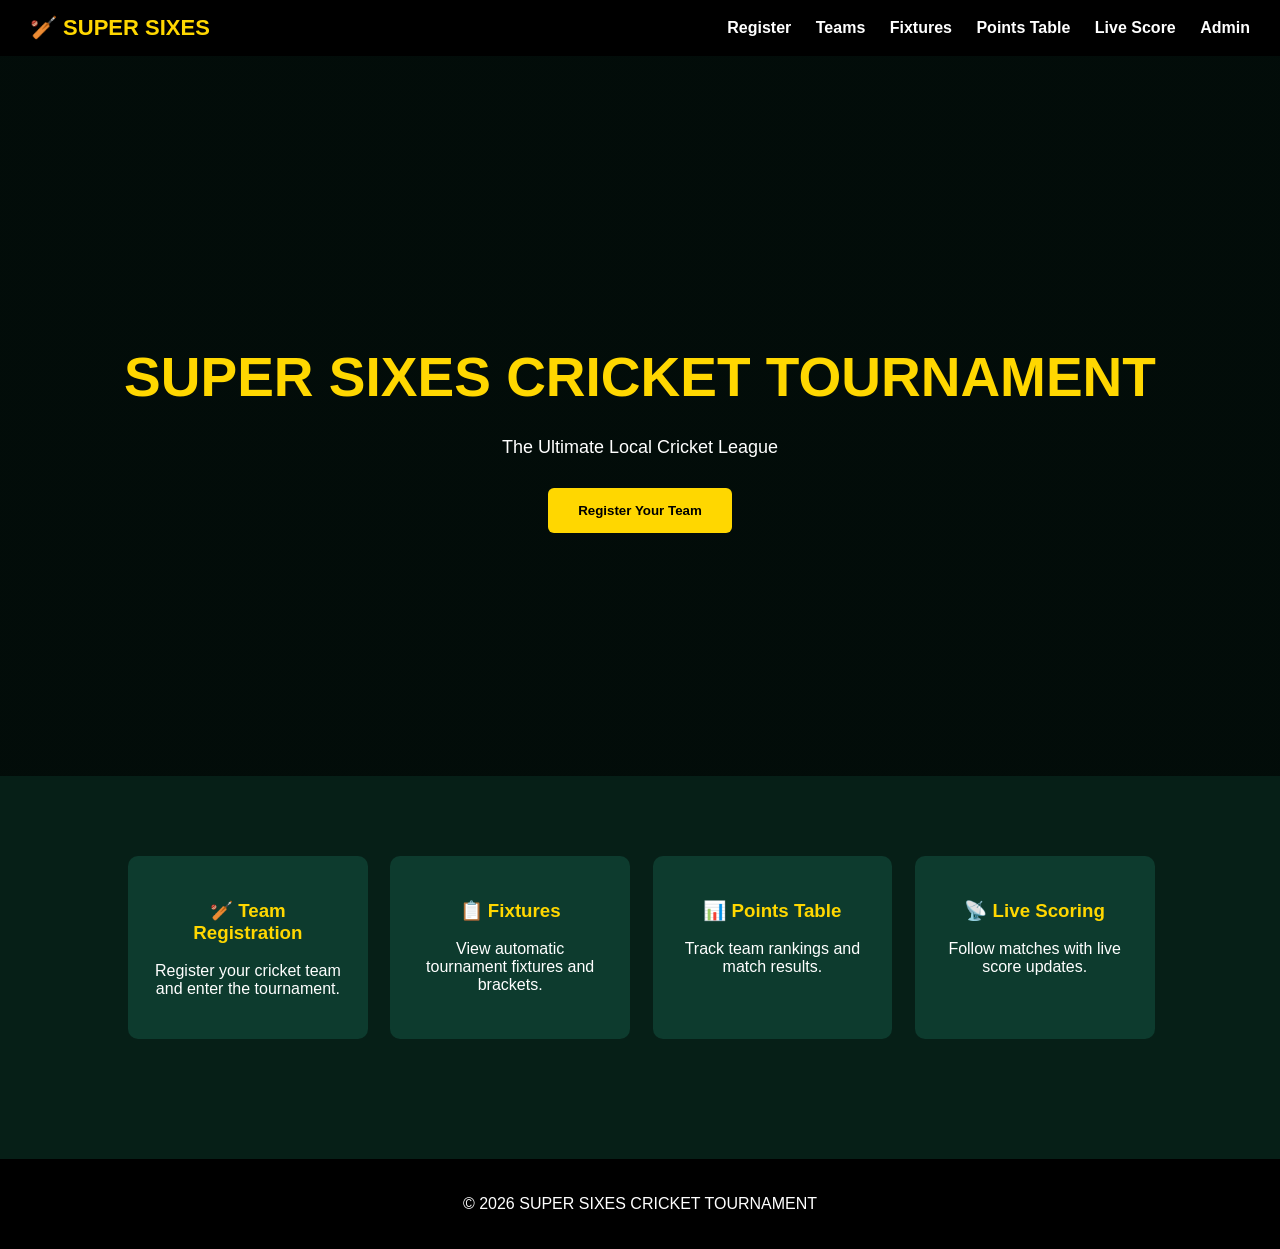
==== index.html @ 6ac0073f "Add files via upload" ====
<!DOCTYPE html>
<html lang="en">

<head>

<meta charset="UTF-8">
<meta name="viewport" content="width=device-width, initial-scale=1.0">

<title>SUPER SIXES CRICKET TOURNAMENT</title>

<link rel="stylesheet" href="style.css">

<style>

body{
margin:0;
font-family:Arial;
background:#061f17;
color:white;
}

header{
background:black;
padding:15px 30px;
display:flex;
justify-content:space-between;
align-items:center;
}

.logo{
color:gold;
font-size:22px;
font-weight:bold;
}

nav a{
color:white;
text-decoration:none;
margin-left:20px;
font-weight:bold;
}

nav a:hover{
color:gold;
}

.hero{
height:80vh;
background:linear-gradient(rgba(0,0,0,.6),rgba(0,0,0,.6)),
url("https://images.unsplash.com/photo-1593341646782-e0b495cff86d");
background-size:cover;
background-position:center;
display:flex;
flex-direction:column;
justify-content:center;
align-items:center;
text-align:center;
}

.hero h1{
font-size:55px;
color:gold;
margin-bottom:10px;
}

.hero p{
font-size:18px;
margin-bottom:30px;
}

.hero button{
padding:15px 30px;
background:gold;
border:none;
border-radius:6px;
font-weight:bold;
cursor:pointer;
}

.hero button:hover{
background:#ffd700;
}

.features{
padding:60px 10%;
display:grid;
grid-template-columns:repeat(auto-fit,minmax(220px,1fr));
gap:25px;
}

.card{
background:#0d3b2e;
padding:25px;
border-radius:10px;
text-align:center;
transition:0.3s;
}

.card:hover{
transform:translateY(-5px);
}

.card h3{
color:gold;
}

footer{
text-align:center;
padding:20px;
background:black;
margin-top:40px;
}

</style>

</head>

<body>

<header>

<div class="logo">🏏 SUPER SIXES</div>

<nav>

<a href="register.html">Register</a>
<a href="teams.html">Teams</a>
<a href="fixtures.html">Fixtures</a>
<a href="points.html">Points Table</a>
<a href="scoring.html">Live Score</a>
<a href="admin.html">Admin</a>

</nav>

</header>


<section class="hero">

<h1>SUPER SIXES CRICKET TOURNAMENT</h1>

<p>The Ultimate Local Cricket League</p>

<button onclick="location.href='register.html'">
Register Your Team
</button>

</section>


<section class="features">

<div class="card">
<h3>🏏 Team Registration</h3>
<p>Register your cricket team and enter the tournament.</p>
</div>

<div class="card">
<h3>📋 Fixtures</h3>
<p>View automatic tournament fixtures and brackets.</p>
</div>

<div class="card">
<h3>📊 Points Table</h3>
<p>Track team rankings and match results.</p>
</div>

<div class="card">
<h3>📡 Live Scoring</h3>
<p>Follow matches with live score updates.</p>
</div>

</section>


<footer>

<p>© 2026 SUPER SIXES CRICKET TOURNAMENT</p>

</footer>

</body>

</html>
---- style.css ----
body{
margin:0;
font-family:Arial;
background:#0b3d2e;
color:white;
text-align:center;
}

header{
background:black;
padding:25px;
}

header h1{
color:gold;
font-size:36px;
}

.menu{
margin-top:40px;
}

.menu a{
display:block;
width:220px;
margin:10px auto;
padding:14px;
background:gold;
color:black;
text-decoration:none;
border-radius:8px;
font-weight:bold;
}

.card{
background:#145a32;
padding:20px;
border-radius:10px;
margin:20px auto;
width:80%;
}

input{
width:90%;
padding:10px;
margin:6px;
border-radius:5px;
border:none;
}

button{
padding:12px 18px;
background:gold;
border:none;
border-radius:6px;
font-weight:bold;
cursor:pointer;
}

table{
margin:auto;
border-collapse:collapse;
width:80%;
}

td,th{
border:1px solid white;
padding:10px;
}
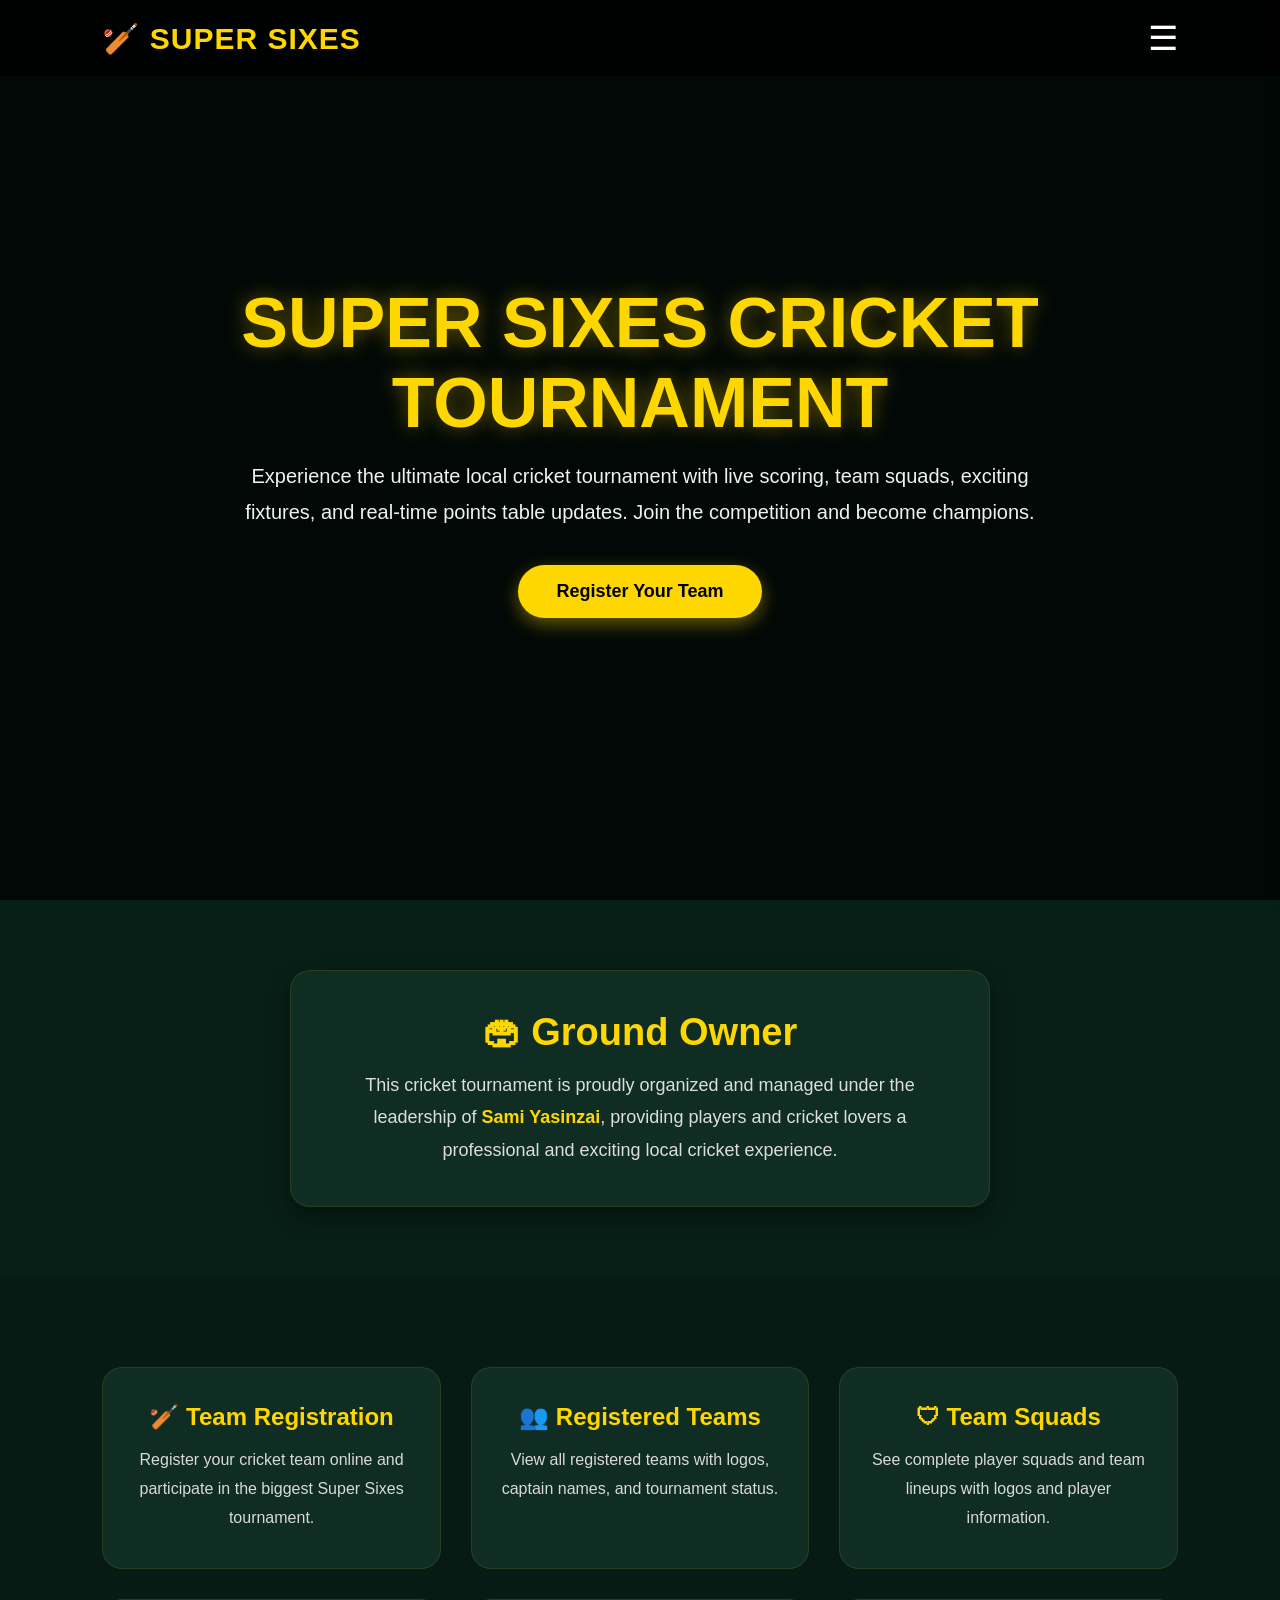
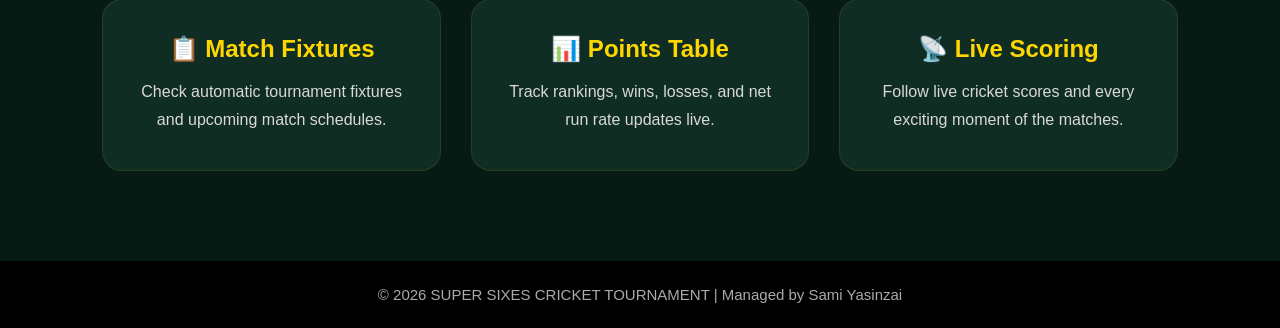
==== commit 3025ebb3: "Update index.html" ====
--- a/index.html
+++ b/index.html
@@ -8,107 +8,246 @@
 
 <title>SUPER SIXES CRICKET TOURNAMENT</title>
 
-<link rel="stylesheet" href="style.css">
-
 <style>
 
+*{
+margin:0;
+padding:0;
+box-sizing:border-box;
+font-family:Arial,sans-serif;
+}
+
 body{
-margin:0;
-font-family:Arial;
-background:#061f17;
+background:#071a14;
 color:white;
-}
+overflow-x:hidden;
+}
+
+/* HEADER */
 
 header{
-background:black;
-padding:15px 30px;
+width:100%;
+padding:18px 8%;
 display:flex;
 justify-content:space-between;
 align-items:center;
+background:rgba(0,0,0,0.75);
+backdrop-filter:blur(10px);
+position:fixed;
+top:0;
+z-index:1000;
 }
 
 .logo{
+font-size:30px;
+font-weight:bold;
 color:gold;
-font-size:22px;
-font-weight:bold;
-}
-
-nav a{
+letter-spacing:1px;
+}
+
+/* MENU BUTTON */
+
+.menu-btn{
+font-size:34px;
+cursor:pointer;
+transition:0.3s;
+}
+
+.menu-btn:hover{
+color:gold;
+}
+
+/* SIDEBAR */
+
+.sidebar{
+position:fixed;
+top:0;
+right:-320px;
+width:300px;
+height:100vh;
+background:#0d2d23;
+padding-top:80px;
+transition:0.4s;
+z-index:2000;
+overflow-y:auto;
+box-shadow:-5px 0 20px rgba(0,0,0,0.5);
+}
+
+.sidebar.active{
+right:0;
+}
+
+.sidebar a{
+display:block;
+padding:18px 30px;
 color:white;
 text-decoration:none;
-margin-left:20px;
+font-size:18px;
 font-weight:bold;
-}
-
-nav a:hover{
-color:gold;
-}
+border-bottom:1px solid rgba(255,255,255,0.08);
+transition:0.3s;
+}
+
+.sidebar a:hover{
+background:gold;
+color:black;
+padding-left:40px;
+}
+
+.close-btn{
+position:absolute;
+top:15px;
+right:25px;
+font-size:40px;
+cursor:pointer;
+}
+
+/* HERO */
 
 .hero{
-height:80vh;
-background:linear-gradient(rgba(0,0,0,.6),rgba(0,0,0,.6)),
-url("https://images.unsplash.com/photo-1593341646782-e0b495cff86d");
+height:100vh;
+background:
+linear-gradient(rgba(0,0,0,0.7),rgba(0,0,0,0.7)),
+url("https://images.unsplash.com/photo-1540747913346-19e32dc3e97e?auto=format&fit=crop&w=1500&q=80");
+
 background-size:cover;
 background-position:center;
+
 display:flex;
 flex-direction:column;
 justify-content:center;
 align-items:center;
 text-align:center;
+padding:20px;
 }
 
 .hero h1{
-font-size:55px;
+font-size:70px;
 color:gold;
-margin-bottom:10px;
+margin-bottom:15px;
+text-shadow:0 0 20px rgba(255,215,0,0.4);
 }
 
 .hero p{
+font-size:20px;
+max-width:800px;
+line-height:1.8;
+margin-bottom:35px;
+color:#f1f1f1;
+}
+
+.hero button{
+padding:16px 38px;
+border:none;
+border-radius:50px;
+background:gold;
 font-size:18px;
-margin-bottom:30px;
-}
-
-.hero button{
-padding:15px 30px;
-background:gold;
-border:none;
-border-radius:6px;
 font-weight:bold;
 cursor:pointer;
+transition:0.3s;
+box-shadow:0 6px 18px rgba(255,215,0,0.4);
 }
 
 .hero button:hover{
-background:#ffd700;
-}
+background:white;
+transform:translateY(-4px);
+}
+
+/* OWNER SECTION */
+
+.owner-section{
+padding:70px 8%;
+background:#081f18;
+text-align:center;
+}
+
+.owner-box{
+background:#102d24;
+padding:40px;
+border-radius:20px;
+max-width:700px;
+margin:auto;
+box-shadow:0 10px 25px rgba(0,0,0,0.4);
+border:1px solid rgba(255,215,0,0.1);
+}
+
+.owner-box h2{
+color:gold;
+font-size:38px;
+margin-bottom:15px;
+}
+
+.owner-box p{
+font-size:18px;
+line-height:1.8;
+color:#ddd;
+}
+
+/* FEATURES */
 
 .features{
-padding:60px 10%;
+padding:90px 8%;
 display:grid;
-grid-template-columns:repeat(auto-fit,minmax(220px,1fr));
-gap:25px;
+grid-template-columns:repeat(auto-fit,minmax(260px,1fr));
+gap:30px;
+background:#071a14;
 }
 
 .card{
-background:#0d3b2e;
-padding:25px;
-border-radius:10px;
+background:#102d24;
+padding:35px 25px;
+border-radius:20px;
 text-align:center;
-transition:0.3s;
+transition:0.4s;
+border:1px solid rgba(255,215,0,0.1);
 }
 
 .card:hover{
-transform:translateY(-5px);
+transform:translateY(-10px);
+box-shadow:0 10px 25px rgba(0,0,0,0.5);
 }
 
 .card h3{
 color:gold;
-}
+font-size:24px;
+margin-bottom:15px;
+}
+
+.card p{
+line-height:1.8;
+color:#d9d9d9;
+}
+
+/* FOOTER */
 
 footer{
+background:black;
+padding:25px;
 text-align:center;
-padding:20px;
-background:black;
-margin-top:40px;
+font-size:15px;
+color:#aaa;
+}
+
+/* RESPONSIVE */
+
+@media(max-width:768px){
+
+.hero h1{
+font-size:42px;
+}
+
+.hero p{
+font-size:16px;
+}
+
+.sidebar{
+width:260px;
+}
+
+.owner-box h2{
+font-size:30px;
+}
+
 }
 
 </style>
@@ -117,29 +256,49 @@
 
 <body>
 
+<!-- HEADER -->
+
 <header>
 
 <div class="logo">🏏 SUPER SIXES</div>
 
-<nav>
-
-<a href="register.html">Register</a>
-<a href="teams.html">Teams</a>
-<a href="fixtures.html">Fixtures</a>
-<a href="points.html">Points Table</a>
-<a href="scoring.html">Live Score</a>
-<a href="admin.html">Admin</a>
-
-</nav>
+<div class="menu-btn" onclick="openMenu()">☰</div>
 
 </header>
 
+<!-- SIDEBAR MENU -->
+
+<div class="sidebar" id="sidebar">
+
+<div class="close-btn" onclick="closeMenu()">×</div>
+
+<a href="register.html">🏏 Register Team</a>
+
+<a href="teams.html">👥 Registered Teams</a>
+
+<a href="squads.html">🛡 Team Squads</a>
+
+<a href="fixtures.html">📋 Fixtures</a>
+
+<a href="points.html">📊 Points Table</a>
+
+<a href="scoring.html">📡 Live Score</a>
+
+<a href="admin.html">⚙ Admin Panel</a>
+
+</div>
+
+<!-- HERO SECTION -->
 
 <section class="hero">
 
 <h1>SUPER SIXES CRICKET TOURNAMENT</h1>
 
-<p>The Ultimate Local Cricket League</p>
+<p>
+Experience the ultimate local cricket tournament with live scoring,
+team squads, exciting fixtures, and real-time points table updates.
+Join the competition and become champions.
+</p>
 
 <button onclick="location.href='register.html'">
 Register Your Team
@@ -147,38 +306,118 @@
 
 </section>
 
+<!-- OWNER SECTION -->
+
+<section class="owner-section">
+
+<div class="owner-box">
+
+<h2>🏟 Ground Owner</h2>
+
+<p>
+This cricket tournament is proudly organized and managed under the
+leadership of <b style="color:gold;">Sami Yasinzai</b>,
+providing players and cricket lovers a professional and exciting
+local cricket experience.
+</p>
+
+</div>
+
+</section>
+
+<!-- FEATURES -->
 
 <section class="features">
 
 <div class="card">
+
 <h3>🏏 Team Registration</h3>
-<p>Register your cricket team and enter the tournament.</p>
-</div>
-
-<div class="card">
-<h3>📋 Fixtures</h3>
-<p>View automatic tournament fixtures and brackets.</p>
-</div>
-
-<div class="card">
+
+<p>
+Register your cricket team online and participate in the biggest
+Super Sixes tournament.
+</p>
+
+</div>
+
+<div class="card">
+
+<h3>👥 Registered Teams</h3>
+
+<p>
+View all registered teams with logos, captain names,
+and tournament status.
+</p>
+
+</div>
+
+<div class="card">
+
+<h3>🛡 Team Squads</h3>
+
+<p>
+See complete player squads and team lineups with logos
+and player information.
+</p>
+
+</div>
+
+<div class="card">
+
+<h3>📋 Match Fixtures</h3>
+
+<p>
+Check automatic tournament fixtures and upcoming match schedules.
+</p>
+
+</div>
+
+<div class="card">
+
 <h3>📊 Points Table</h3>
-<p>Track team rankings and match results.</p>
-</div>
-
-<div class="card">
+
+<p>
+Track rankings, wins, losses, and net run rate updates live.
+</p>
+
+</div>
+
+<div class="card">
+
 <h3>📡 Live Scoring</h3>
-<p>Follow matches with live score updates.</p>
+
+<p>
+Follow live cricket scores and every exciting moment of the matches.
+</p>
+
 </div>
 
 </section>
 
+<!-- FOOTER -->
 
 <footer>
 
-<p>© 2026 SUPER SIXES CRICKET TOURNAMENT</p>
+<p>
+© 2026 SUPER SIXES CRICKET TOURNAMENT | Managed by Sami Yasinzai
+</p>
 
 </footer>
 
+<!-- JAVASCRIPT -->
+
+<script>
+
+function openMenu(){
+document.getElementById("sidebar").classList.add("active");
+}
+
+function closeMenu(){
+document.getElementById("sidebar").classList.remove("active");
+}
+
+</script>
+
 </body>
 
-</html>+</html>
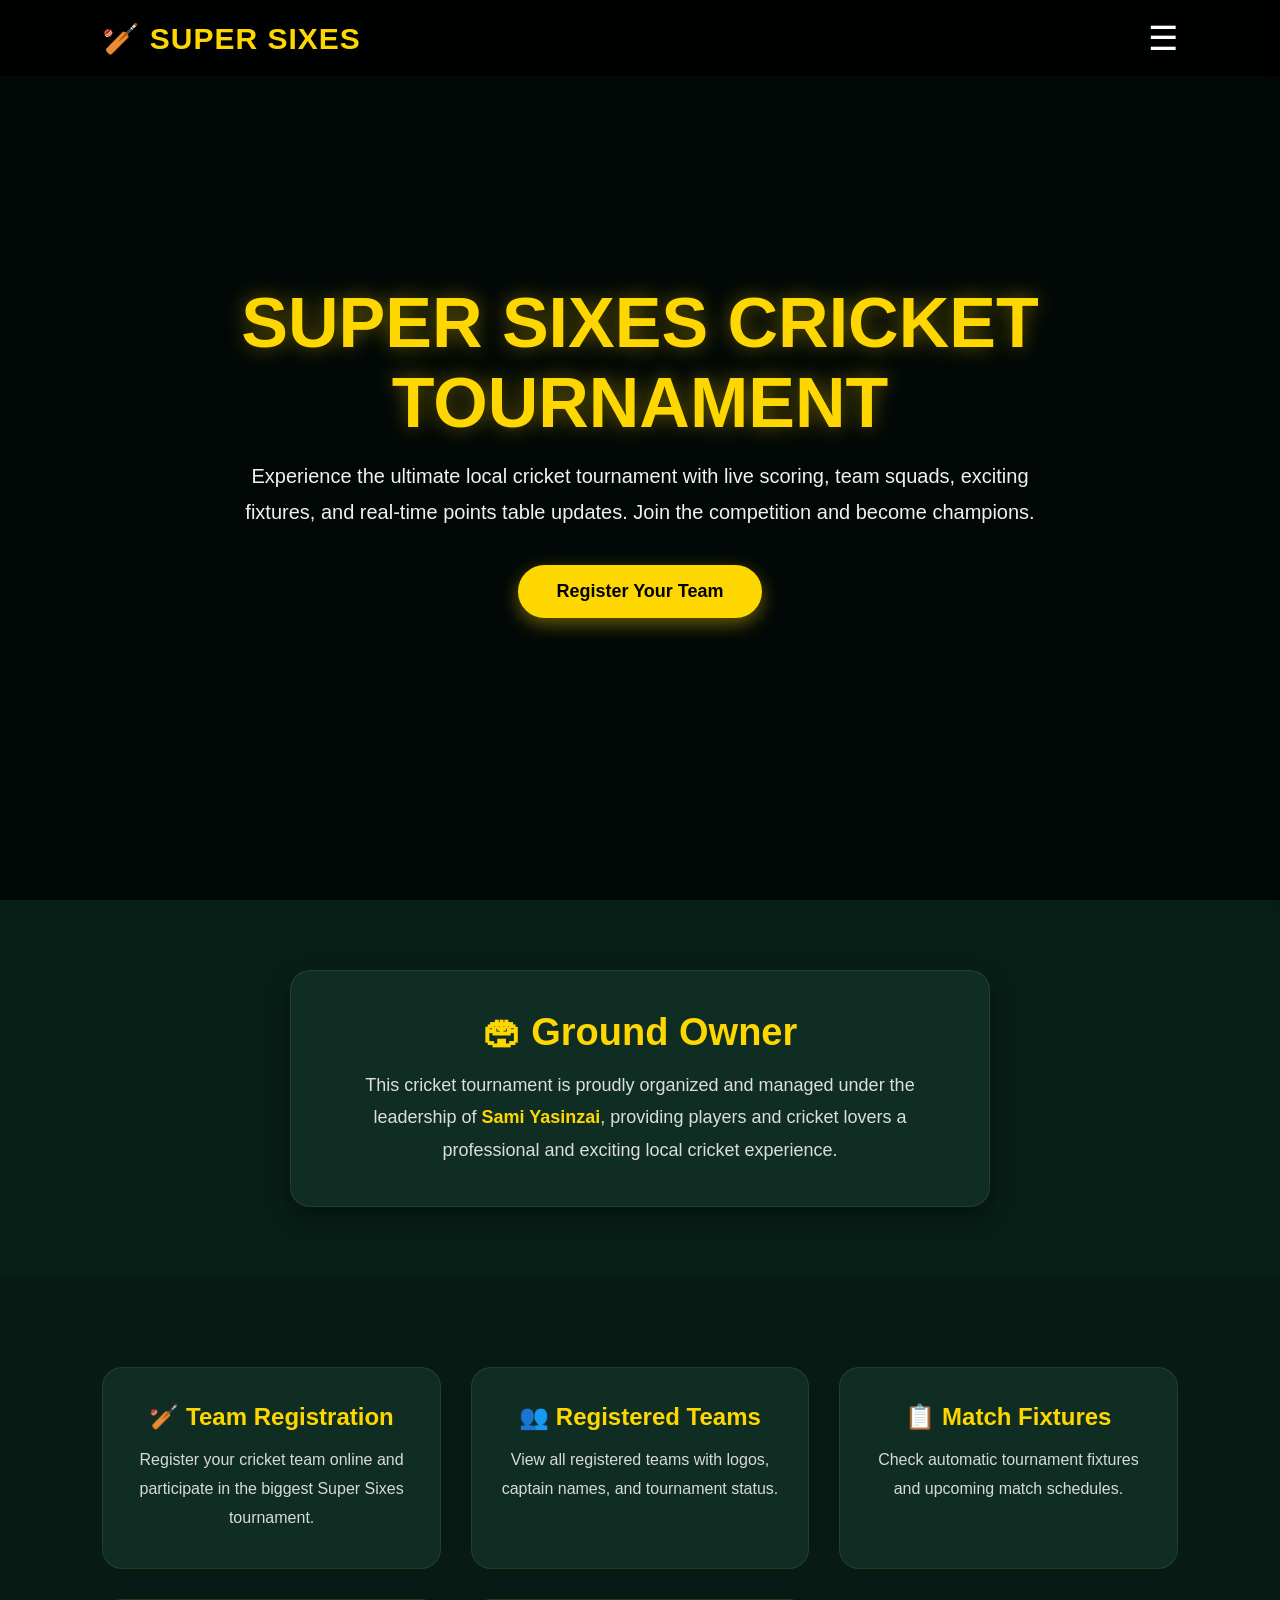
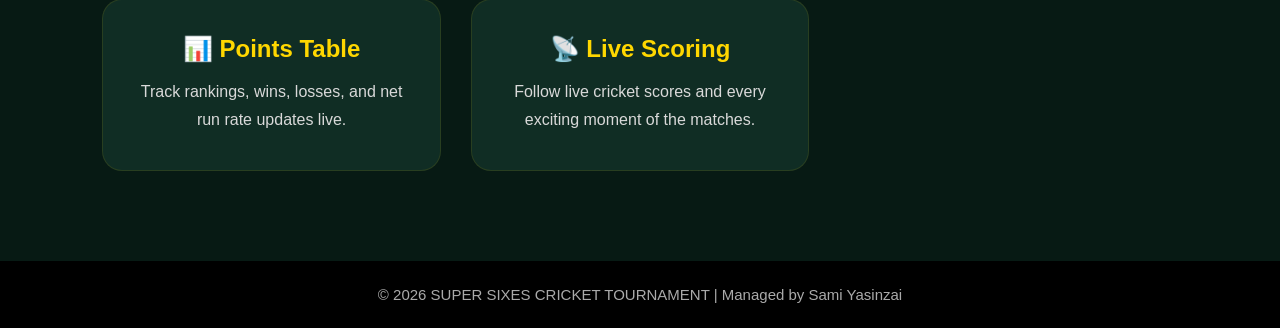
==== commit 2a454248: "Update index.html" ====
--- a/index.html
+++ b/index.html
@@ -9,6 +9,8 @@
 <title>SUPER SIXES CRICKET TOURNAMENT</title>
 
 <style>
+
+/* SAME CSS (UNCHANGED) */
 
 *{
 margin:0;
@@ -276,7 +278,7 @@
 
 <a href="teams.html">👥 Registered Teams</a>
 
-<a href="squads.html">🛡 Team Squads</a>
+<!-- ❌ REMOVED: Team Squads -->
 
 <a href="fixtures.html">📋 Fixtures</a>
 
@@ -288,7 +290,7 @@
 
 </div>
 
-<!-- HERO SECTION -->
+<!-- HERO -->
 
 <section class="hero">
 
@@ -306,7 +308,7 @@
 
 </section>
 
-<!-- OWNER SECTION -->
+<!-- OWNER -->
 
 <section class="owner-section">
 
@@ -330,66 +332,28 @@
 <section class="features">
 
 <div class="card">
-
 <h3>🏏 Team Registration</h3>
-
-<p>
-Register your cricket team online and participate in the biggest
-Super Sixes tournament.
-</p>
-
-</div>
-
-<div class="card">
-
+<p>Register your cricket team online and participate in the biggest Super Sixes tournament.</p>
+</div>
+
+<div class="card">
 <h3>👥 Registered Teams</h3>
-
-<p>
-View all registered teams with logos, captain names,
-and tournament status.
-</p>
-
-</div>
-
-<div class="card">
-
-<h3>🛡 Team Squads</h3>
-
-<p>
-See complete player squads and team lineups with logos
-and player information.
-</p>
-
-</div>
-
-<div class="card">
-
+<p>View all registered teams with logos, captain names, and tournament status.</p>
+</div>
+
+<div class="card">
 <h3>📋 Match Fixtures</h3>
-
-<p>
-Check automatic tournament fixtures and upcoming match schedules.
-</p>
-
-</div>
-
-<div class="card">
-
+<p>Check automatic tournament fixtures and upcoming match schedules.</p>
+</div>
+
+<div class="card">
 <h3>📊 Points Table</h3>
-
-<p>
-Track rankings, wins, losses, and net run rate updates live.
-</p>
-
-</div>
-
-<div class="card">
-
+<p>Track rankings, wins, losses, and net run rate updates live.</p>
+</div>
+
+<div class="card">
 <h3>📡 Live Scoring</h3>
-
-<p>
-Follow live cricket scores and every exciting moment of the matches.
-</p>
-
+<p>Follow live cricket scores and every exciting moment of the matches.</p>
 </div>
 
 </section>
@@ -397,14 +361,10 @@
 <!-- FOOTER -->
 
 <footer>
-
-<p>
-© 2026 SUPER SIXES CRICKET TOURNAMENT | Managed by Sami Yasinzai
-</p>
-
+<p>© 2026 SUPER SIXES CRICKET TOURNAMENT | Managed by Sami Yasinzai</p>
 </footer>
 
-<!-- JAVASCRIPT -->
+<!-- JS -->
 
 <script>
 
@@ -419,5 +379,4 @@
 </script>
 
 </body>
-
 </html>
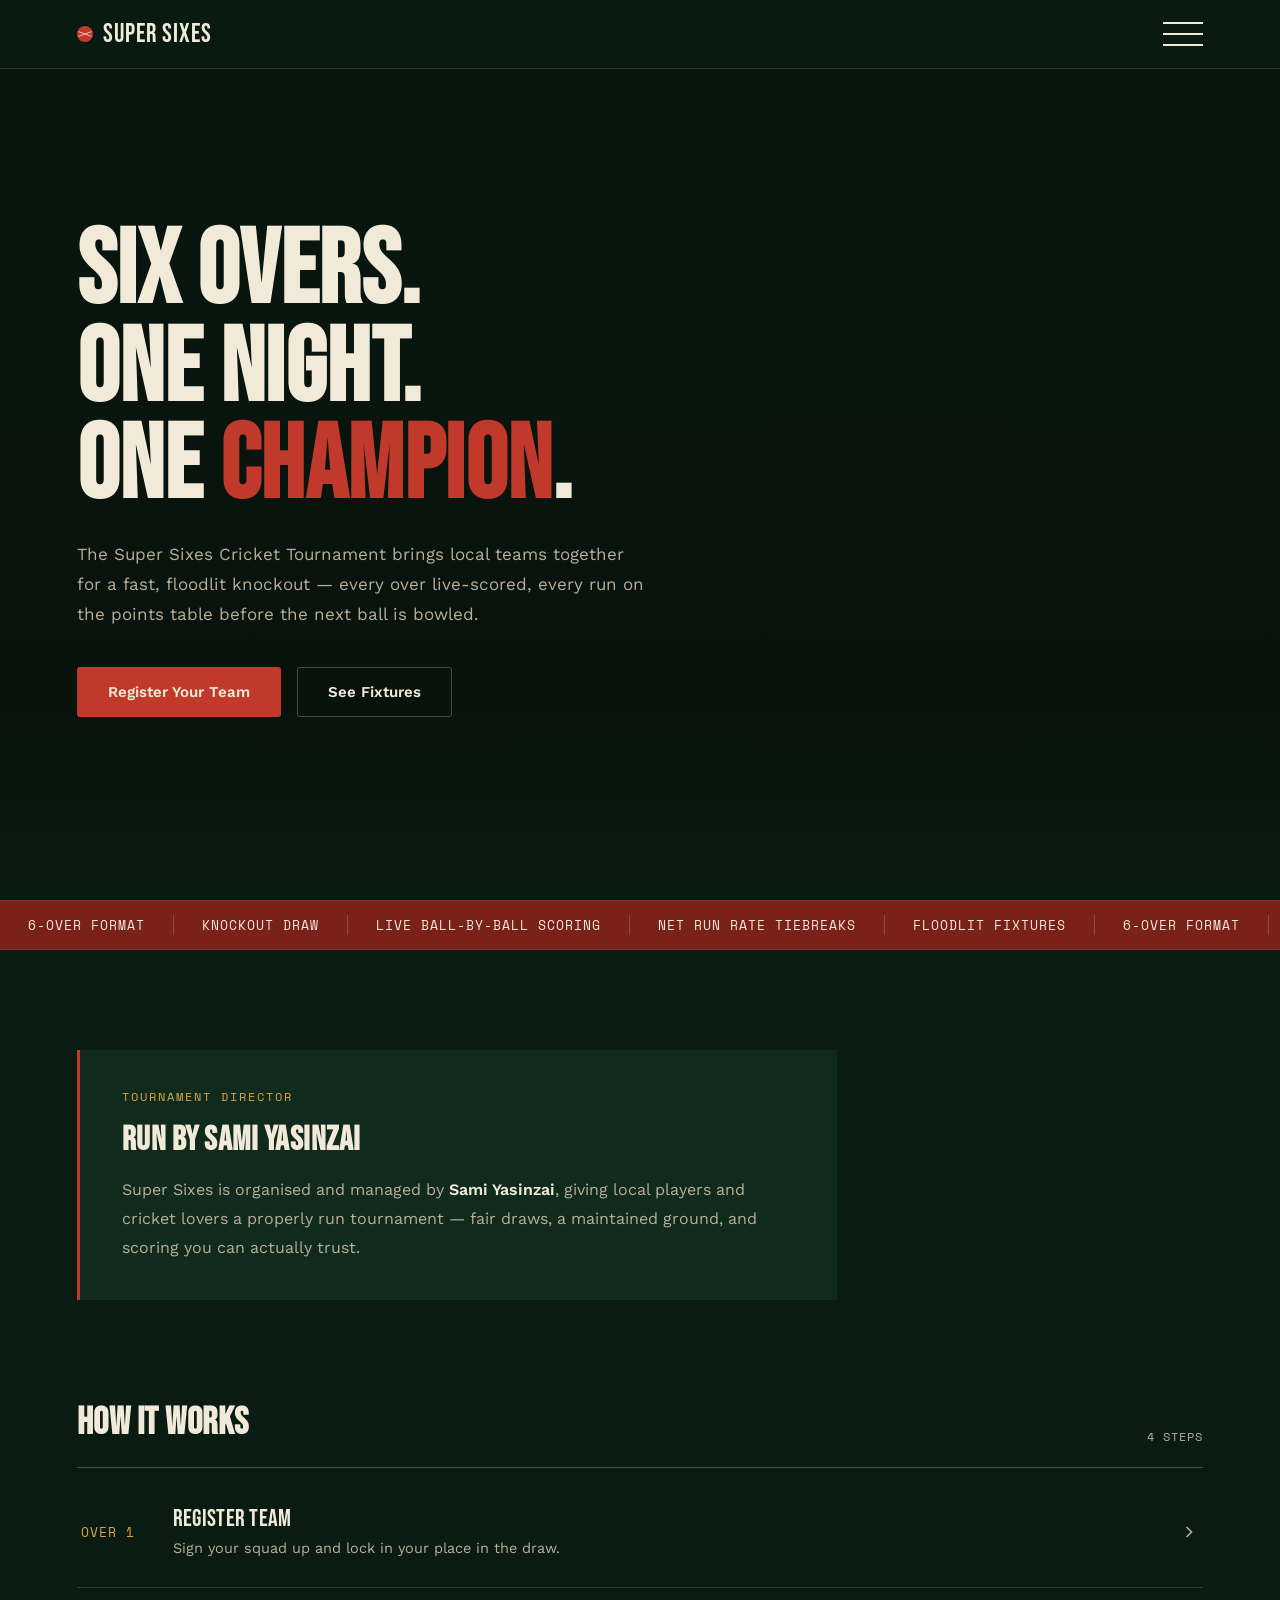
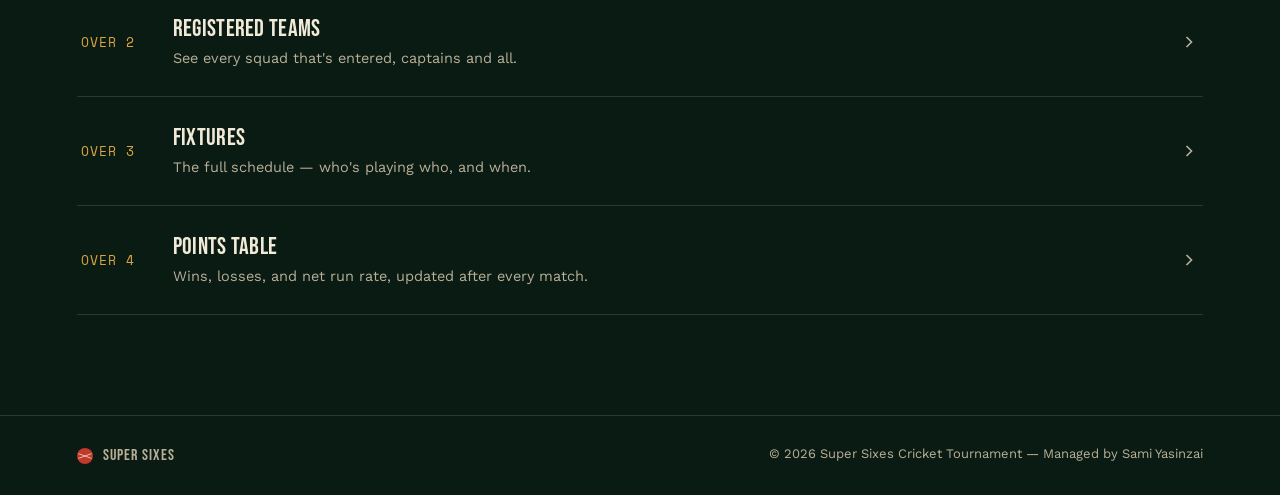
==== commit 25db4e25: "Update index.html" ====
--- a/index.html
+++ b/index.html
@@ -1,381 +1,608 @@
 <!DOCTYPE html>
 <html lang="en">
-
 <head>
-
 <meta charset="UTF-8">
 <meta name="viewport" content="width=device-width, initial-scale=1.0">
-
-<title>SUPER SIXES CRICKET TOURNAMENT</title>
+<title>Super Sixes Cricket Tournament</title>
+
+<link rel="preconnect" href="https://fonts.googleapis.com">
+<link rel="preconnect" href="https://fonts.gstatic.com" crossorigin>
+<link href="https://fonts.googleapis.com/css2?family=Bebas+Neue&family=Work+Sans:wght@400;500;600;700&family=Space+Mono:wght@400;700&display=swap" rel="stylesheet">
 
 <style>
 
-/* SAME CSS (UNCHANGED) */
-
-*{
-margin:0;
-padding:0;
-box-sizing:border-box;
-font-family:Arial,sans-serif;
-}
-
-body{
-background:#071a14;
-color:white;
-overflow-x:hidden;
-}
-
-/* HEADER */
-
-header{
-width:100%;
-padding:18px 8%;
-display:flex;
-justify-content:space-between;
-align-items:center;
-background:rgba(0,0,0,0.75);
-backdrop-filter:blur(10px);
-position:fixed;
-top:0;
-z-index:1000;
-}
-
-.logo{
-font-size:30px;
-font-weight:bold;
-color:gold;
-letter-spacing:1px;
-}
-
-/* MENU BUTTON */
-
-.menu-btn{
-font-size:34px;
-cursor:pointer;
-transition:0.3s;
-}
-
-.menu-btn:hover{
-color:gold;
-}
-
-/* SIDEBAR */
-
-.sidebar{
-position:fixed;
-top:0;
-right:-320px;
-width:300px;
-height:100vh;
-background:#0d2d23;
-padding-top:80px;
-transition:0.4s;
-z-index:2000;
-overflow-y:auto;
-box-shadow:-5px 0 20px rgba(0,0,0,0.5);
-}
-
-.sidebar.active{
-right:0;
-}
-
-.sidebar a{
-display:block;
-padding:18px 30px;
-color:white;
-text-decoration:none;
-font-size:18px;
-font-weight:bold;
-border-bottom:1px solid rgba(255,255,255,0.08);
-transition:0.3s;
-}
-
-.sidebar a:hover{
-background:gold;
-color:black;
-padding-left:40px;
-}
-
-.close-btn{
-position:absolute;
-top:15px;
-right:25px;
-font-size:40px;
-cursor:pointer;
-}
-
-/* HERO */
-
-.hero{
-height:100vh;
-background:
-linear-gradient(rgba(0,0,0,0.7),rgba(0,0,0,0.7)),
-url("https://images.unsplash.com/photo-1540747913346-19e32dc3e97e?auto=format&fit=crop&w=1500&q=80");
-
-background-size:cover;
-background-position:center;
-
-display:flex;
-flex-direction:column;
-justify-content:center;
-align-items:center;
-text-align:center;
-padding:20px;
-}
-
-.hero h1{
-font-size:70px;
-color:gold;
-margin-bottom:15px;
-text-shadow:0 0 20px rgba(255,215,0,0.4);
-}
-
-.hero p{
-font-size:20px;
-max-width:800px;
-line-height:1.8;
-margin-bottom:35px;
-color:#f1f1f1;
-}
-
-.hero button{
-padding:16px 38px;
-border:none;
-border-radius:50px;
-background:gold;
-font-size:18px;
-font-weight:bold;
-cursor:pointer;
-transition:0.3s;
-box-shadow:0 6px 18px rgba(255,215,0,0.4);
-}
-
-.hero button:hover{
-background:white;
-transform:translateY(-4px);
-}
-
-/* OWNER SECTION */
-
-.owner-section{
-padding:70px 8%;
-background:#081f18;
-text-align:center;
-}
-
-.owner-box{
-background:#102d24;
-padding:40px;
-border-radius:20px;
-max-width:700px;
-margin:auto;
-box-shadow:0 10px 25px rgba(0,0,0,0.4);
-border:1px solid rgba(255,215,0,0.1);
-}
-
-.owner-box h2{
-color:gold;
-font-size:38px;
-margin-bottom:15px;
-}
-
-.owner-box p{
-font-size:18px;
-line-height:1.8;
-color:#ddd;
-}
-
-/* FEATURES */
-
-.features{
-padding:90px 8%;
-display:grid;
-grid-template-columns:repeat(auto-fit,minmax(260px,1fr));
-gap:30px;
-background:#071a14;
-}
-
-.card{
-background:#102d24;
-padding:35px 25px;
-border-radius:20px;
-text-align:center;
-transition:0.4s;
-border:1px solid rgba(255,215,0,0.1);
-}
-
-.card:hover{
-transform:translateY(-10px);
-box-shadow:0 10px 25px rgba(0,0,0,0.5);
-}
-
-.card h3{
-color:gold;
-font-size:24px;
-margin-bottom:15px;
-}
-
-.card p{
-line-height:1.8;
-color:#d9d9d9;
-}
-
-/* FOOTER */
-
-footer{
-background:black;
-padding:25px;
-text-align:center;
-font-size:15px;
-color:#aaa;
-}
-
-/* RESPONSIVE */
-
-@media(max-width:768px){
-
-.hero h1{
-font-size:42px;
-}
-
-.hero p{
-font-size:16px;
-}
-
-.sidebar{
-width:260px;
-}
-
-.owner-box h2{
-font-size:30px;
-}
-
-}
+  /* ============ TOKENS ============ */
+  :root{
+    --turf-dark:   #0A1B13;
+    --turf-panel:  #102A1D;
+    --turf-panel-2:#0D2318;
+    --cream:       #F1EAD8;
+    --cream-dim:   #B9AF98;
+    --ball-red:    #C0392B;
+    --ball-red-dark:#7A211A;
+    --gold:        #D9A441;
+    --hairline:    rgba(241,234,216,0.14);
+    --hairline-strong: rgba(241,234,216,0.26);
+
+    --font-display: 'Bebas Neue', sans-serif;
+    --font-body:    'Work Sans', sans-serif;
+    --font-mono:    'Space Mono', monospace;
+  }
+
+  *{ margin:0; padding:0; box-sizing:border-box; }
+
+  html{ scroll-behavior:smooth; }
+
+  body{
+    background:var(--turf-dark);
+    color:var(--cream);
+    font-family:var(--font-body);
+    overflow-x:hidden;
+  }
+
+  a{ color:inherit; text-decoration:none; }
+
+  :focus-visible{
+    outline:2px solid var(--gold);
+    outline-offset:3px;
+  }
+
+  img{ max-width:100%; display:block; }
+
+  .wrap{
+    max-width:1120px;
+    margin:0 auto;
+    padding-left:6%;
+    padding-right:6%;
+  }
+
+  /* subtle mown-pitch stripe texture, used sparingly */
+  .turf-stripes{
+    background-image:repeating-linear-gradient(
+      100deg,
+      rgba(241,234,216,0.025) 0px,
+      rgba(241,234,216,0.025) 40px,
+      transparent 40px,
+      transparent 80px
+    );
+  }
+
+  /* ============ HEADER ============ */
+  header{
+    position:fixed;
+    top:0; left:0; right:0;
+    z-index:1000;
+    display:flex;
+    justify-content:space-between;
+    align-items:center;
+    padding:18px 6%;
+    background:rgba(10,27,19,0.9);
+    border-bottom:1px solid var(--hairline);
+  }
+
+  .wordmark{
+    font-family:var(--font-display);
+    font-size:26px;
+    letter-spacing:1px;
+    display:flex;
+    align-items:center;
+    gap:10px;
+  }
+
+  .wordmark .stitch{
+    width:16px; height:16px;
+    border-radius:50%;
+    background:var(--ball-red);
+    position:relative;
+    flex-shrink:0;
+  }
+  .wordmark .stitch::before,
+  .wordmark .stitch::after{
+    content:"";
+    position:absolute;
+    top:50%; left:50%;
+    width:14px; height:1px;
+    background:var(--cream);
+    opacity:0.85;
+  }
+  .wordmark .stitch::before{ transform:translate(-50%,-50%) rotate(20deg); }
+  .wordmark .stitch::after{ transform:translate(-50%,-50%) rotate(-20deg); }
+
+  .menu-btn{
+    width:40px; height:32px;
+    position:relative;
+    cursor:pointer;
+    background:none;
+    border:none;
+  }
+  .menu-btn span{
+    position:absolute;
+    left:0; right:0;
+    height:2px;
+    background:var(--cream);
+    transition:0.25s ease;
+  }
+  .menu-btn span:nth-child(1){ top:4px; }
+  .menu-btn span:nth-child(2){ top:15px; }
+  .menu-btn span:nth-child(3){ top:26px; }
+  .menu-btn:hover span{ background:var(--gold); }
+
+  /* ============ SIDEBAR ============ */
+  .sidebar{
+    position:fixed;
+    top:0; right:-320px;
+    width:300px; max-width:82vw;
+    height:100vh;
+    background:var(--turf-panel-2);
+    border-left:1px solid var(--hairline-strong);
+    padding-top:90px;
+    transition:right 0.35s ease;
+    z-index:2000;
+    overflow-y:auto;
+  }
+  .sidebar.active{ right:0; }
+
+  .sidebar-label{
+    font-family:var(--font-mono);
+    font-size:11px;
+    letter-spacing:2px;
+    color:var(--cream-dim);
+    padding:0 28px 14px;
+  }
+
+  .sidebar a{
+    display:block;
+    padding:15px 28px;
+    font-size:16px;
+    font-weight:600;
+    border-top:1px solid var(--hairline);
+    transition:0.2s;
+  }
+  .sidebar a:last-child{ border-bottom:1px solid var(--hairline); }
+  .sidebar a:hover{
+    background:var(--ball-red);
+    color:var(--cream);
+    padding-left:36px;
+  }
+
+  .close-btn{
+    position:absolute;
+    top:18px; right:24px;
+    font-size:30px;
+    line-height:1;
+    background:none;
+    border:none;
+    color:var(--cream);
+    cursor:pointer;
+  }
+  .close-btn:hover{ color:var(--gold); }
+
+  .scrim{
+    position:fixed;
+    inset:0;
+    background:rgba(0,0,0,0.5);
+    opacity:0;
+    pointer-events:none;
+    transition:opacity 0.35s ease;
+    z-index:1500;
+  }
+  .scrim.active{ opacity:1; pointer-events:auto; }
+
+  /* ============ HERO ============ */
+  .hero{
+    min-height:100vh;
+    display:flex;
+    flex-direction:column;
+    justify-content:center;
+    padding:140px 6% 100px;
+    position:relative;
+    background:
+      linear-gradient(180deg, rgba(8,20,14,0.55) 0%, rgba(8,17,12,0.88) 78%, var(--turf-dark) 100%),
+      url("https://images.unsplash.com/photo-1540747913346-19e32dc3e97e?auto=format&fit=crop&w=1500&q=80");
+    background-size:cover;
+    background-position:center 30%;
+  }
+
+  .hero-inner{
+    max-width:760px;
+  }
+
+  .hero h1{
+    font-family:var(--font-display);
+    font-size:clamp(48px, 9vw, 104px);
+    line-height:0.94;
+    letter-spacing:0.5px;
+    color:var(--cream);
+    opacity:0;
+    animation:riseIn 0.8s ease forwards;
+  }
+
+  .hero h1 em{
+    font-style:normal;
+    color:var(--ball-red);
+  }
+
+  .hero p{
+    margin-top:24px;
+    max-width:52ch;
+    font-size:17px;
+    line-height:1.75;
+    color:var(--cream-dim);
+    opacity:0;
+    animation:riseIn 0.8s ease forwards;
+    animation-delay:0.15s;
+  }
+
+  .hero-actions{
+    margin-top:38px;
+    display:flex;
+    flex-wrap:wrap;
+    gap:16px;
+    opacity:0;
+    animation:riseIn 0.8s ease forwards;
+    animation-delay:0.3s;
+  }
+
+  .btn{
+    display:inline-flex;
+    align-items:center;
+    gap:10px;
+    padding:15px 30px;
+    font-family:var(--font-body);
+    font-weight:600;
+    font-size:15px;
+    border-radius:3px;
+    cursor:pointer;
+    transition:0.25s ease;
+    border:1px solid transparent;
+  }
+
+  .btn-primary{
+    background:var(--ball-red);
+    color:var(--cream);
+  }
+  .btn-primary:hover{
+    background:#a5301f;
+    transform:translateY(-2px);
+  }
+
+  .btn-ghost{
+    border:1px solid var(--hairline-strong);
+    color:var(--cream);
+    background:transparent;
+  }
+  .btn-ghost:hover{
+    border-color:var(--gold);
+    color:var(--gold);
+  }
+
+  @keyframes riseIn{
+    from{ opacity:0; transform:translateY(16px); }
+    to{ opacity:1; transform:translateY(0); }
+  }
+
+  /* ============ TICKER ============ */
+  .ticker-strip{
+    background:var(--ball-red-dark);
+    border-top:1px solid rgba(241,234,216,0.1);
+    border-bottom:1px solid rgba(241,234,216,0.1);
+    overflow:hidden;
+    white-space:nowrap;
+  }
+
+  .ticker-track{
+    display:inline-flex;
+    animation:scrollTicker 32s linear infinite;
+    padding:14px 0;
+  }
+
+  .ticker-track span{
+    font-family:var(--font-mono);
+    font-size:13px;
+    letter-spacing:1px;
+    color:var(--cream);
+    padding:0 28px;
+    border-right:1px solid rgba(241,234,216,0.2);
+  }
+
+  @keyframes scrollTicker{
+    from{ transform:translateX(0); }
+    to{ transform:translateX(-50%); }
+  }
+
+  /* ============ DIRECTOR ============ */
+  .director{
+    padding:100px 6% 80px;
+  }
+
+  .director-panel{
+    max-width:760px;
+    background:var(--turf-panel);
+    border-left:3px solid var(--ball-red);
+    padding:38px 42px;
+  }
+
+  .director-kicker{
+    font-family:var(--font-mono);
+    font-size:12px;
+    letter-spacing:2px;
+    color:var(--gold);
+    margin-bottom:14px;
+  }
+
+  .director-panel h2{
+    font-family:var(--font-display);
+    font-size:34px;
+    letter-spacing:0.5px;
+    margin-bottom:16px;
+  }
+
+  .director-panel p{
+    font-size:16px;
+    line-height:1.8;
+    color:var(--cream-dim);
+  }
+
+  .director-panel b{
+    color:var(--cream);
+    font-weight:600;
+  }
+
+  /* ============ THE OVERS (feature list) ============ */
+  .overs{
+    padding:20px 6% 100px;
+  }
+
+  .overs-head{
+    display:flex;
+    justify-content:space-between;
+    align-items:flex-end;
+    margin-bottom:10px;
+    border-bottom:1px solid var(--hairline-strong);
+    padding-bottom:22px;
+  }
+
+  .overs-head h2{
+    font-family:var(--font-display);
+    font-size:38px;
+    letter-spacing:0.5px;
+  }
+
+  .overs-head span{
+    font-family:var(--font-mono);
+    font-size:12px;
+    color:var(--cream-dim);
+    letter-spacing:1px;
+  }
+
+  .over-row{
+    display:flex;
+    align-items:center;
+    gap:28px;
+    padding:26px 4px;
+    border-bottom:1px solid var(--hairline);
+    transition:0.25s ease;
+    position:relative;
+  }
+
+  .over-row:hover{
+    padding-left:14px;
+    background:rgba(241,234,216,0.03);
+  }
+
+  .over-row::before{
+    content:"";
+    position:absolute;
+    left:0; top:0; bottom:0;
+    width:3px;
+    background:var(--ball-red);
+    transform:scaleY(0);
+    transition:transform 0.25s ease;
+  }
+  .over-row:hover::before{ transform:scaleY(1); }
+
+  .over-num{
+    font-family:var(--font-mono);
+    font-size:13px;
+    color:var(--gold);
+    width:64px;
+    flex-shrink:0;
+    letter-spacing:1px;
+  }
+
+  .over-body{ flex:1; min-width:0; }
+
+  .over-body h3{
+    font-family:var(--font-display);
+    font-size:24px;
+    font-weight:400;
+    letter-spacing:0.3px;
+    margin-bottom:4px;
+  }
+
+  .over-body p{
+    font-size:14.5px;
+    color:var(--cream-dim);
+    line-height:1.6;
+    max-width:52ch;
+  }
+
+  .over-arrow{
+    flex-shrink:0;
+    color:var(--cream-dim);
+    transition:0.25s ease;
+  }
+  .over-row:hover .over-arrow{
+    color:var(--gold);
+    transform:translateX(4px);
+  }
+
+  /* ============ FOOTER ============ */
+  footer{
+    padding:30px 6%;
+    border-top:1px solid var(--hairline);
+    display:flex;
+    justify-content:space-between;
+    flex-wrap:wrap;
+    gap:10px;
+    font-size:13px;
+    color:var(--cream-dim);
+  }
+
+  footer .wordmark{ font-size:16px; }
+
+  /* ============ RESPONSIVE ============ */
+  @media(max-width:640px){
+    .hero{ padding-top:120px; }
+    .director-panel{ padding:28px 24px; }
+    .over-row{ gap:16px; }
+    .over-num{ width:44px; font-size:11px; }
+    .over-body h3{ font-size:20px; }
+    footer{ flex-direction:column; text-align:center; }
+  }
+
+  @media (prefers-reduced-motion: reduce){
+    html{ scroll-behavior:auto; }
+    .hero h1, .hero p, .hero-actions{ animation:none; opacity:1; }
+    .ticker-track{ animation:none; }
+  }
 
 </style>
-
 </head>
 
 <body>
 
-<!-- HEADER -->
-
 <header>
-
-<div class="logo">🏏 SUPER SIXES</div>
-
-<div class="menu-btn" onclick="openMenu()">☰</div>
-
+  <a href="index.html" class="wordmark">
+    <span class="stitch"></span>
+    SUPER SIXES
+  </a>
+  <button class="menu-btn" aria-label="Open menu" aria-expanded="false" onclick="openMenu()">
+    <span></span><span></span><span></span>
+  </button>
 </header>
 
-<!-- SIDEBAR MENU -->
-
-<div class="sidebar" id="sidebar">
-
-<div class="close-btn" onclick="closeMenu()">×</div>
-
-<a href="register.html">🏏 Register Team</a>
-
-<a href="teams.html">👥 Registered Teams</a>
-
-<!-- ❌ REMOVED: Team Squads -->
-
-<a href="fixtures.html">📋 Fixtures</a>
-
-<a href="points.html">📊 Points Table</a>
-
-<a href="scoring.html">📡 Live Score</a>
-
-<a href="admin.html">⚙ Admin Panel</a>
-
+<div class="scrim" id="scrim" onclick="closeMenu()"></div>
+
+<nav class="sidebar" id="sidebar" aria-label="Site navigation">
+  <button class="close-btn" aria-label="Close menu" onclick="closeMenu()">&times;</button>
+  <div class="sidebar-label">MENU</div>
+  <a href="register.html">Register Team</a>
+  <a href="teams.html">Registered Teams</a>
+  <a href="fixtures.html">Fixtures</a>
+  <a href="points.html">Points Table</a>
+  <a href="admin.html">Admin Panel</a>
+</nav>
+
+<section class="hero">
+  <div class="hero-inner">
+    <h1>Six overs.<br>One night.<br>One <em>champion</em>.</h1>
+    <p>
+      The Super Sixes Cricket Tournament brings local teams together for a
+      fast, floodlit knockout — every over live-scored, every run on the
+      points table before the next ball is bowled.
+    </p>
+    <div class="hero-actions">
+      <button class="btn btn-primary" onclick="location.href='register.html'">Register Your Team</button>
+      <button class="btn btn-ghost" onclick="location.href='fixtures.html'">See Fixtures</button>
+    </div>
+  </div>
+</section>
+
+<div class="ticker-strip">
+  <div class="ticker-track">
+    <span>6-OVER FORMAT</span>
+    <span>KNOCKOUT DRAW</span>
+    <span>LIVE BALL-BY-BALL SCORING</span>
+    <span>NET RUN RATE TIEBREAKS</span>
+    <span>FLOODLIT FIXTURES</span>
+    <span>6-OVER FORMAT</span>
+    <span>KNOCKOUT DRAW</span>
+    <span>LIVE BALL-BY-BALL SCORING</span>
+    <span>NET RUN RATE TIEBREAKS</span>
+    <span>FLOODLIT FIXTURES</span>
+  </div>
 </div>
 
-<!-- HERO -->
-
-<section class="hero">
-
-<h1>SUPER SIXES CRICKET TOURNAMENT</h1>
-
-<p>
-Experience the ultimate local cricket tournament with live scoring,
-team squads, exciting fixtures, and real-time points table updates.
-Join the competition and become champions.
-</p>
-
-<button onclick="location.href='register.html'">
-Register Your Team
-</button>
-
+<section class="director">
+  <div class="director-panel">
+    <div class="director-kicker">TOURNAMENT DIRECTOR</div>
+    <h2>Run by Sami Yasinzai</h2>
+    <p>
+      Super Sixes is organised and managed by <b>Sami Yasinzai</b>, giving
+      local players and cricket lovers a properly run tournament — fair
+      draws, a maintained ground, and scoring you can actually trust.
+    </p>
+  </div>
 </section>
 
-<!-- OWNER -->
-
-<section class="owner-section">
-
-<div class="owner-box">
-
-<h2>🏟 Ground Owner</h2>
-
-<p>
-This cricket tournament is proudly organized and managed under the
-leadership of <b style="color:gold;">Sami Yasinzai</b>,
-providing players and cricket lovers a professional and exciting
-local cricket experience.
-</p>
-
-</div>
+<section class="overs">
+  <div class="overs-head">
+    <h2>How it works</h2>
+    <span>4 STEPS</span>
+  </div>
+
+  <a href="register.html" class="over-row">
+    <span class="over-num">OVER 1</span>
+    <span class="over-body">
+      <h3>Register Team</h3>
+      <p>Sign your squad up and lock in your place in the draw.</p>
+    </span>
+    <svg class="over-arrow" width="20" height="20" viewBox="0 0 24 24" fill="none" stroke="currentColor" stroke-width="2"><path d="M9 6l6 6-6 6"/></svg>
+  </a>
+
+  <a href="teams.html" class="over-row">
+    <span class="over-num">OVER 2</span>
+    <span class="over-body">
+      <h3>Registered Teams</h3>
+      <p>See every squad that's entered, captains and all.</p>
+    </span>
+    <svg class="over-arrow" width="20" height="20" viewBox="0 0 24 24" fill="none" stroke="currentColor" stroke-width="2"><path d="M9 6l6 6-6 6"/></svg>
+  </a>
+
+  <a href="fixtures.html" class="over-row">
+    <span class="over-num">OVER 3</span>
+    <span class="over-body">
+      <h3>Fixtures</h3>
+      <p>The full schedule — who's playing who, and when.</p>
+    </span>
+    <svg class="over-arrow" width="20" height="20" viewBox="0 0 24 24" fill="none" stroke="currentColor" stroke-width="2"><path d="M9 6l6 6-6 6"/></svg>
+  </a>
+
+  <a href="points.html" class="over-row">
+    <span class="over-num">OVER 4</span>
+    <span class="over-body">
+      <h3>Points Table</h3>
+      <p>Wins, losses, and net run rate, updated after every match.</p>
+    </span>
+    <svg class="over-arrow" width="20" height="20" viewBox="0 0 24 24" fill="none" stroke="currentColor" stroke-width="2"><path d="M9 6l6 6-6 6"/></svg>
+  </a>
 
 </section>
 
-<!-- FEATURES -->
-
-<section class="features">
-
-<div class="card">
-<h3>🏏 Team Registration</h3>
-<p>Register your cricket team online and participate in the biggest Super Sixes tournament.</p>
-</div>
-
-<div class="card">
-<h3>👥 Registered Teams</h3>
-<p>View all registered teams with logos, captain names, and tournament status.</p>
-</div>
-
-<div class="card">
-<h3>📋 Match Fixtures</h3>
-<p>Check automatic tournament fixtures and upcoming match schedules.</p>
-</div>
-
-<div class="card">
-<h3>📊 Points Table</h3>
-<p>Track rankings, wins, losses, and net run rate updates live.</p>
-</div>
-
-<div class="card">
-<h3>📡 Live Scoring</h3>
-<p>Follow live cricket scores and every exciting moment of the matches.</p>
-</div>
-
-</section>
-
-<!-- FOOTER -->
-
 <footer>
-<p>© 2026 SUPER SIXES CRICKET TOURNAMENT | Managed by Sami Yasinzai</p>
+  <span class="wordmark"><span class="stitch"></span>SUPER SIXES</span>
+  <span>&copy; 2026 Super Sixes Cricket Tournament — Managed by Sami Yasinzai</span>
 </footer>
 
-<!-- JS -->
-
 <script>
-
-function openMenu(){
-document.getElementById("sidebar").classList.add("active");
-}
-
-function closeMenu(){
-document.getElementById("sidebar").classList.remove("active");
-}
-
+  const sidebar = document.getElementById('sidebar');
+  const scrim = document.getElementById('scrim');
+  const menuBtn = document.querySelector('.menu-btn');
+
+  function openMenu(){
+    sidebar.classList.add('active');
+    scrim.classList.add('active');
+    menuBtn.setAttribute('aria-expanded','true');
+  }
+  function closeMenu(){
+    sidebar.classList.remove('active');
+    scrim.classList.remove('active');
+    menuBtn.setAttribute('aria-expanded','false');
+  }
+  document.addEventListener('keydown', e => {
+    if(e.key === 'Escape') closeMenu();
+  });
 </script>
 
 </body>
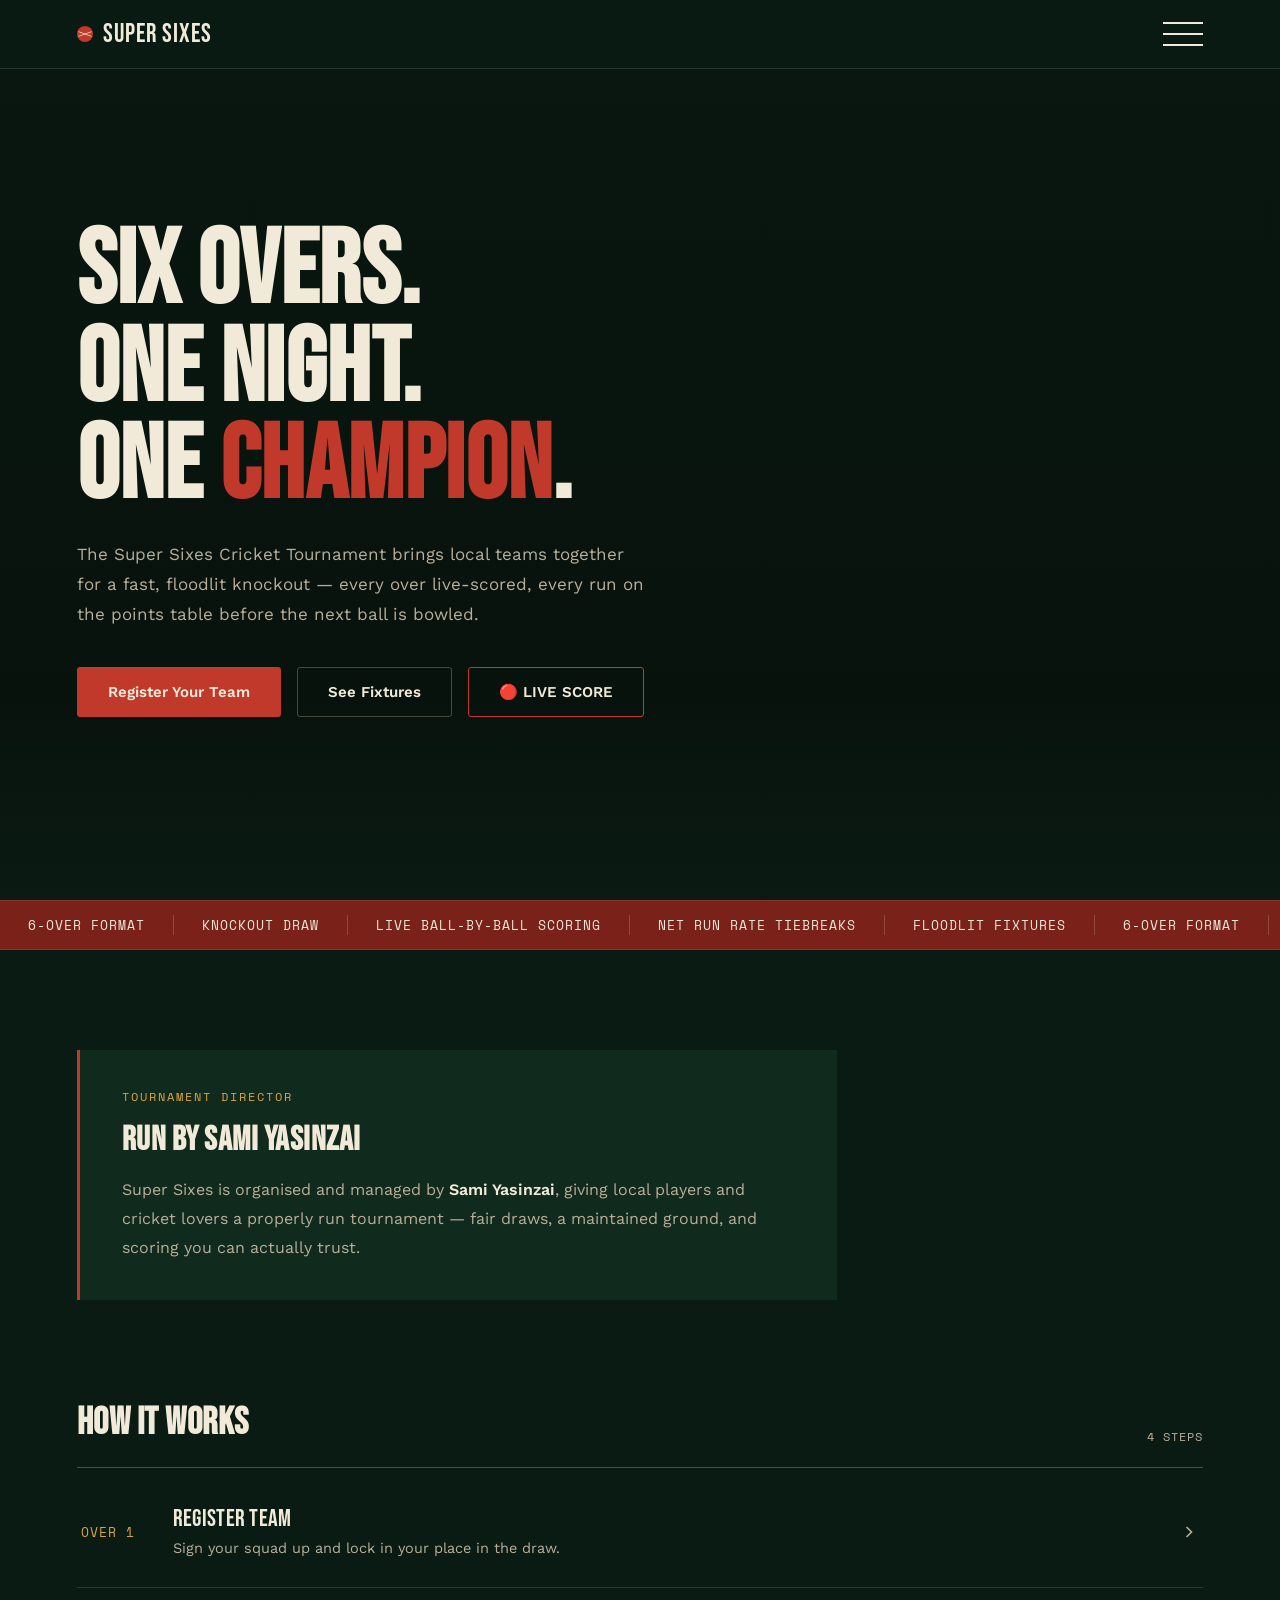
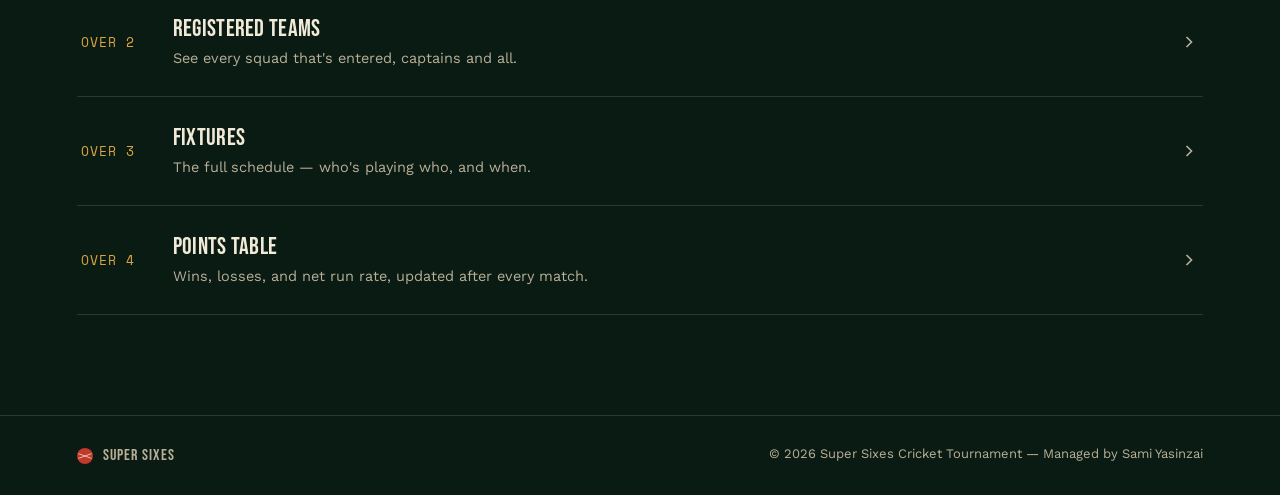
==== commit 2a39325a: "Update index.html" ====
--- a/index.html
+++ b/index.html
@@ -486,12 +486,12 @@
 
 <nav class="sidebar" id="sidebar" aria-label="Site navigation">
   <button class="close-btn" aria-label="Close menu" onclick="closeMenu()">&times;</button>
-  <div class="sidebar-label">MENU</div>
-  <a href="register.html">Register Team</a>
-  <a href="teams.html">Registered Teams</a>
-  <a href="fixtures.html">Fixtures</a>
-  <a href="points.html">Points Table</a>
-  <a href="admin.html">Admin Panel</a>
+  <div class="sidebar-label">MENU</div><a href="register.html">Register Team</a>
+<a href="teams.html">Registered Teams</a>
+<a href="fixtures.html">Fixtures</a>
+<a href="live-score.html">🔴 Live Score</a>
+<a href="points.html">Points Table</a>
+<a href="admin.html">Admin Panel</a>
 </nav>
 
 <section class="hero">
@@ -502,10 +502,21 @@
       fast, floodlit knockout — every over live-scored, every run on the
       points table before the next ball is bowled.
     </p>
-    <div class="hero-actions">
-      <button class="btn btn-primary" onclick="location.href='register.html'">Register Your Team</button>
-      <button class="btn btn-ghost" onclick="location.href='fixtures.html'">See Fixtures</button>
-    </div>
+  
+<div class="hero-actions">
+  <button class="btn btn-primary" onclick="location.href='register.html'">
+    Register Your Team
+  </button>
+
+  <button class="btn btn-ghost" onclick="location.href='fixtures.html'">
+    See Fixtures
+  </button>
+
+  <button class="btn btn-ghost" onclick="location.href='live-score.html'"
+          style="border-color:#C0392B; color:#F1EAD8;">
+    🔴 LIVE SCORE
+  </button>
+</div>
   </div>
 </section>
 
